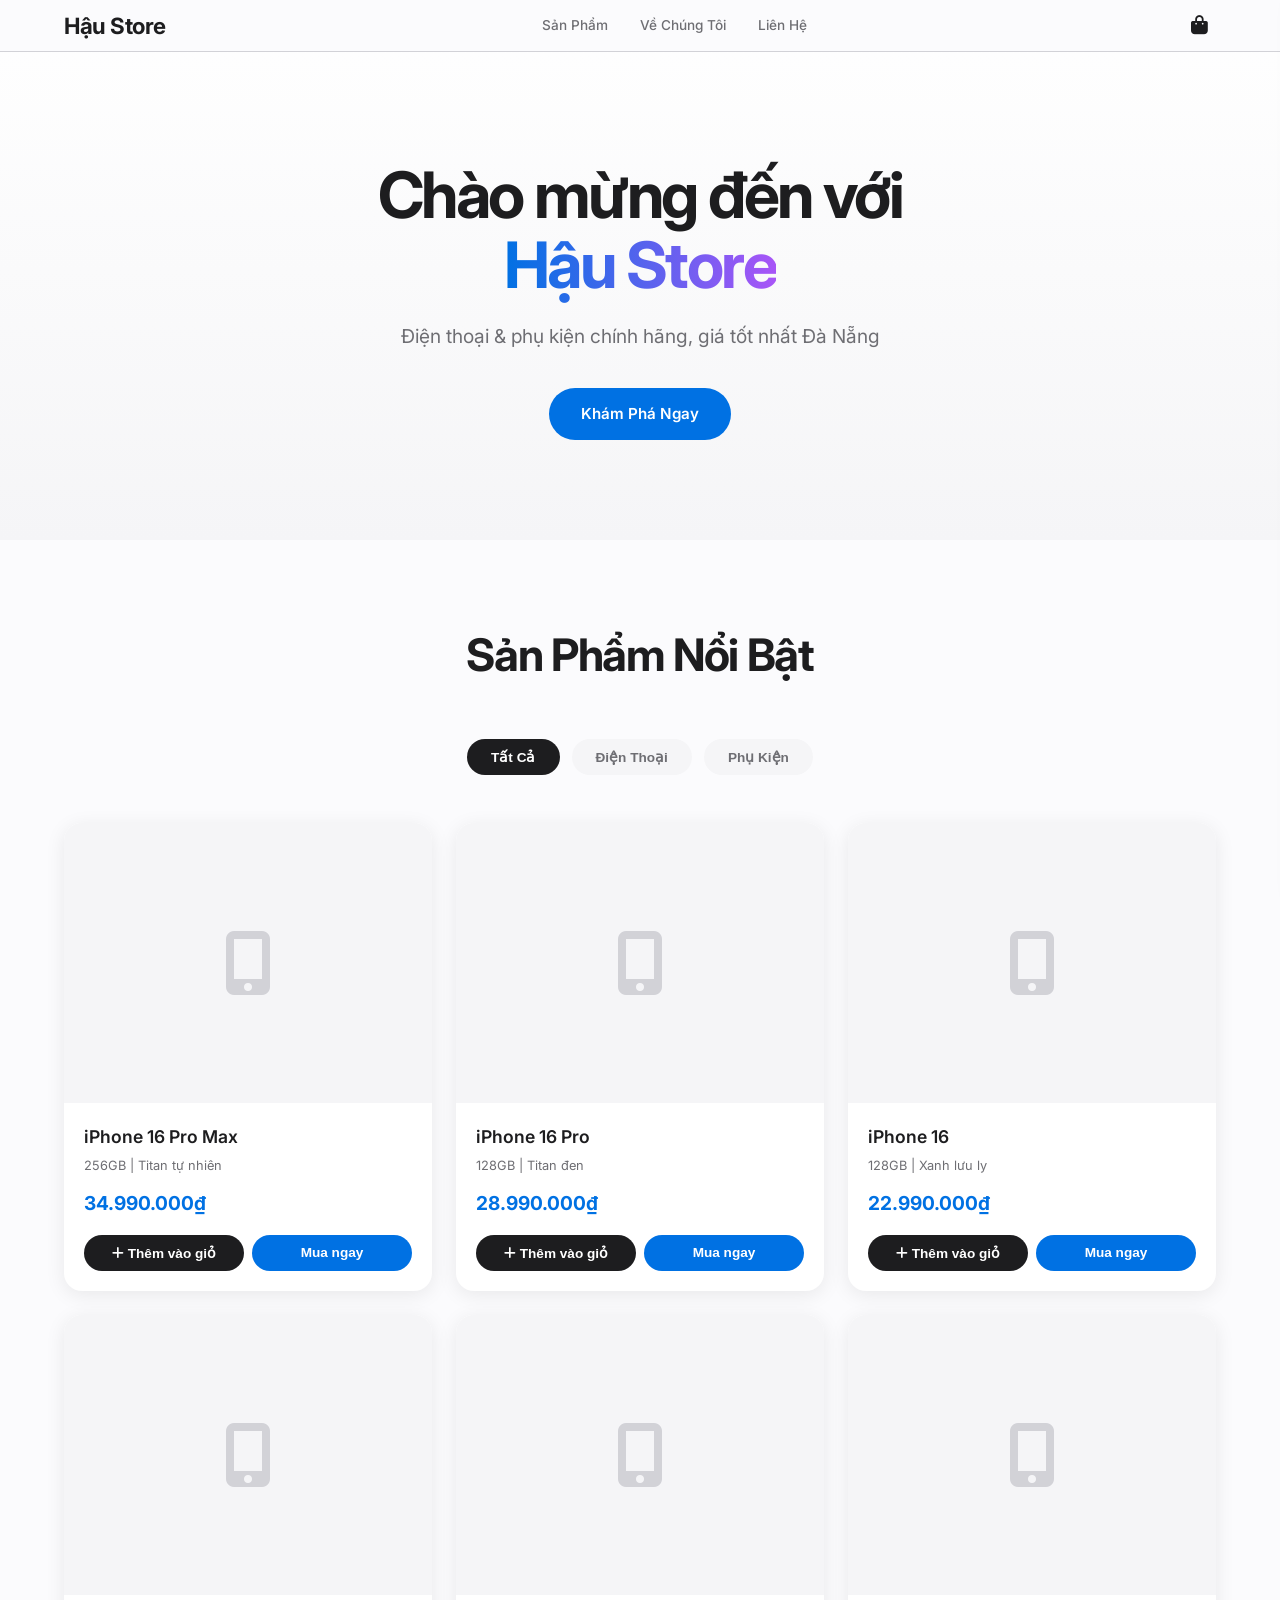
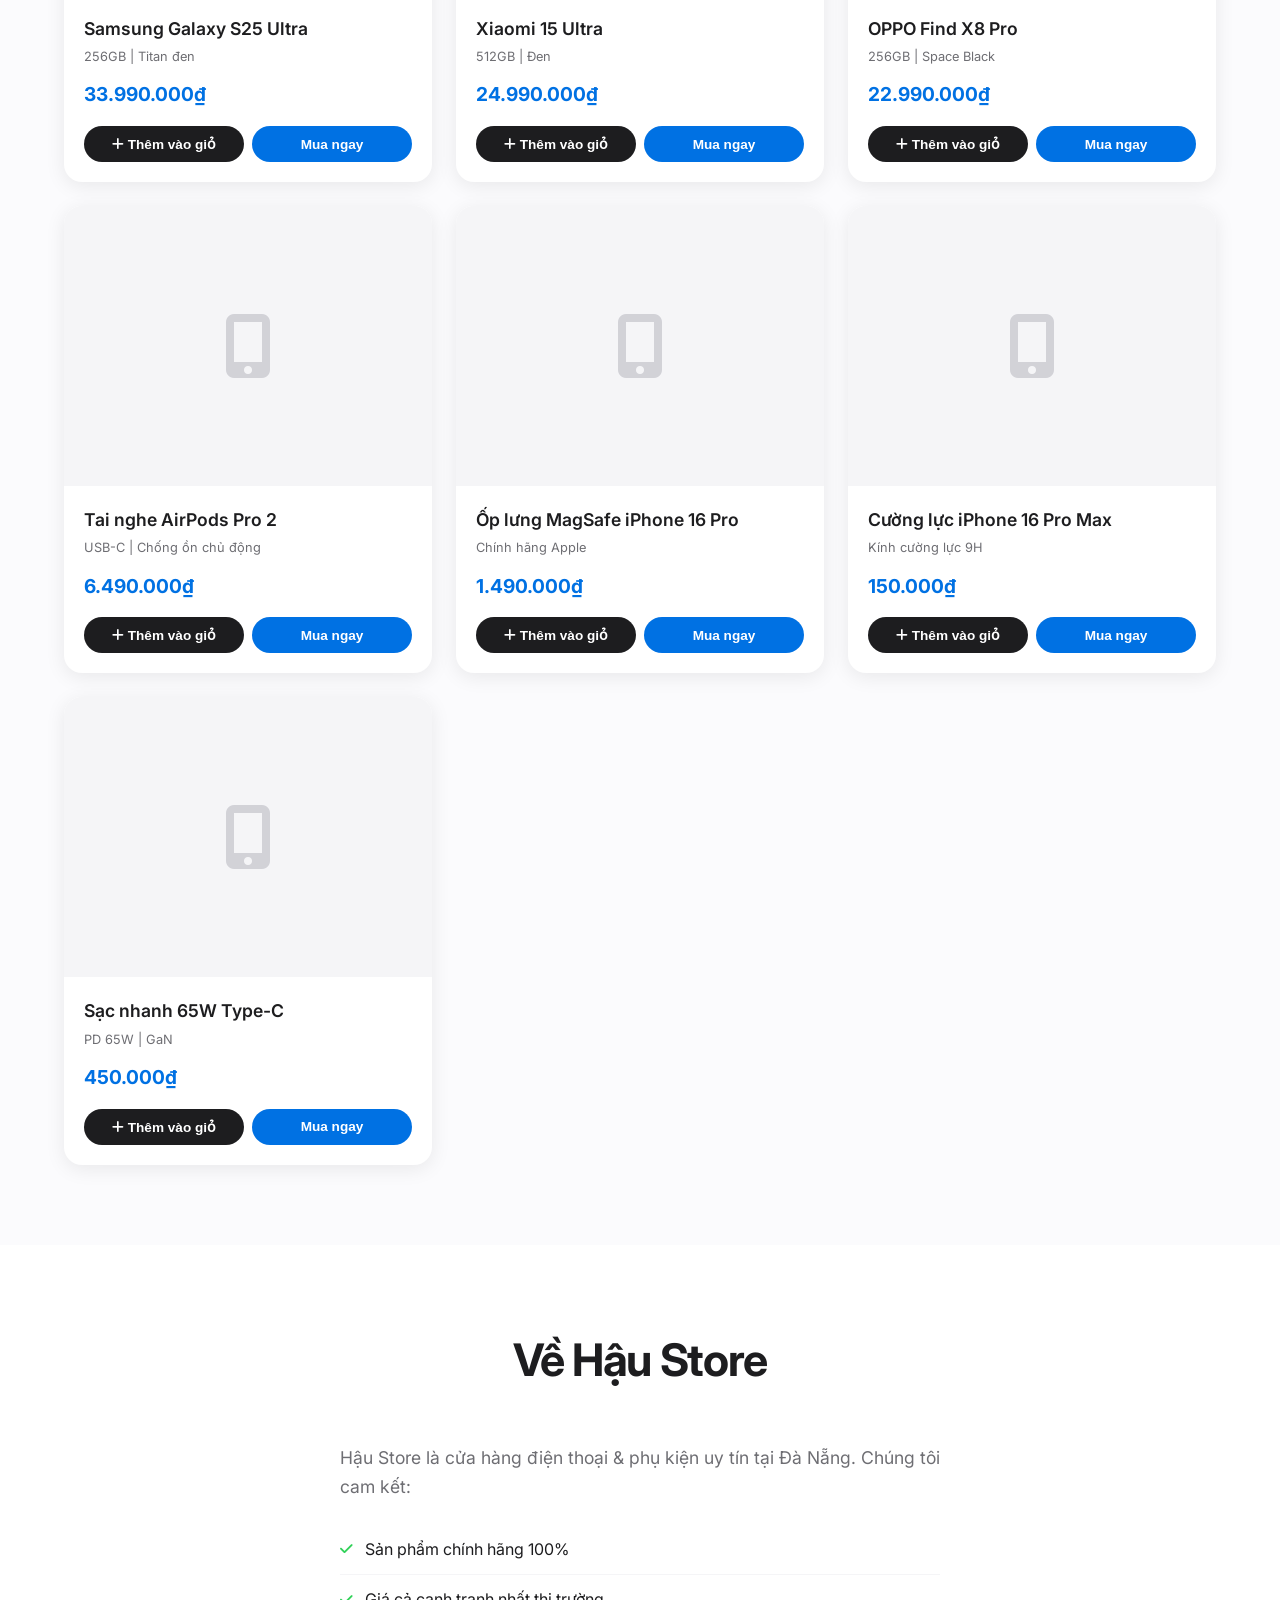
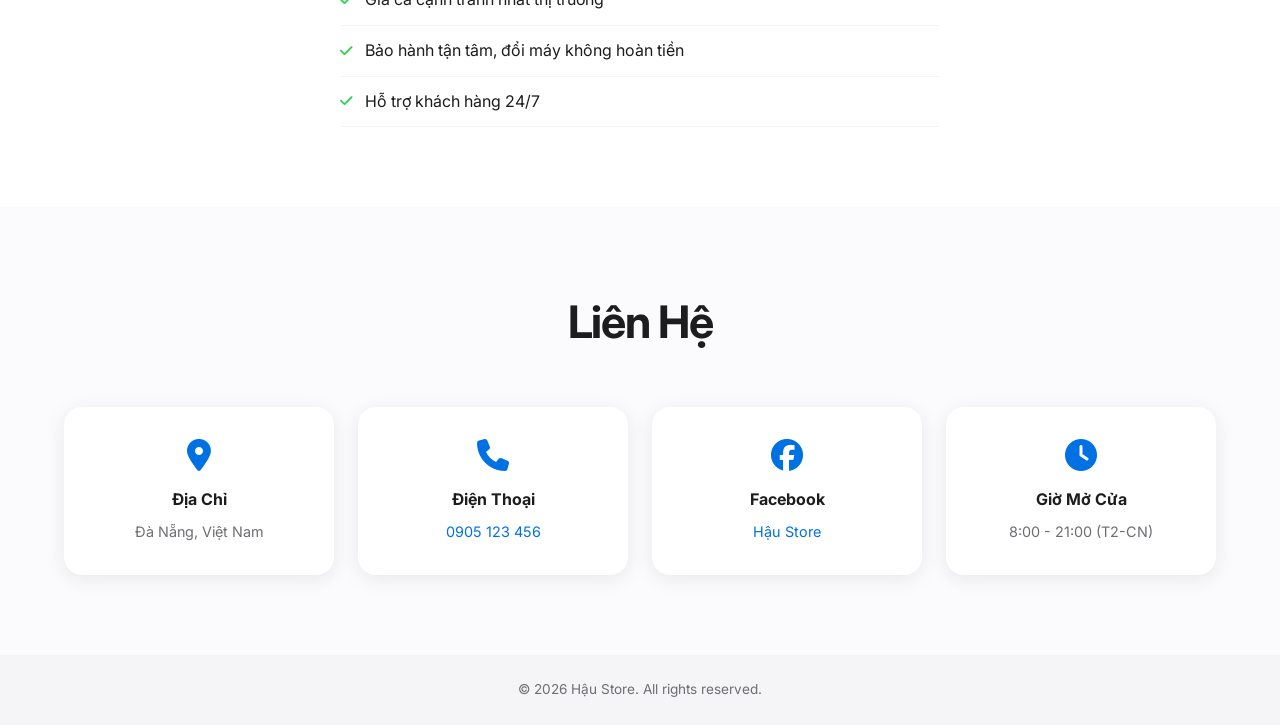
==== index.html @ 70c27877 "Initial commit - Hậu Store website" ====
<!DOCTYPE html>
<html lang="vi">
<head>
    <meta charset="UTF-8">
    <meta name="viewport" content="width=device-width, initial-scale=1.0">
    <title>Hậu Store - Điện Thoại & Phụ Kiện</title>
    <link rel="stylesheet" href="css/style.css">
    <link rel="preconnect" href="https://fonts.googleapis.com">
    <link href="https://fonts.googleapis.com/css2?family=Inter:wght@300;400;500;600;700&display=swap" rel="stylesheet">
    <link rel="stylesheet" href="https://cdnjs.cloudflare.com/ajax/libs/font-awesome/6.5.0/css/all.min.css">
</head>
<body>
    <!-- Header -->
    <header class="header">
        <div class="container">
            <a href="#" class="logo">Hậu Store</a>
            <nav class="nav">
                <a href="#products">Sản Phẩm</a>
                <a href="#about">Về Chúng Tôi</a>
                <a href="#contact">Liên Hệ</a>
            </nav>
            <button class="cart-btn" id="cartBtn">
                <i class="fas fa-shopping-bag"></i>
                <span class="cart-count" id="cartCount">0</span>
            </button>
            <button class="menu-toggle" id="menuToggle">
                <i class="fas fa-bars"></i>
            </button>
        </div>
    </header>

    <!-- Hero Section -->
    <section class="hero">
        <div class="container">
            <h1>Chào mừng đến với<br><span>Hậu Store</span></h1>
            <p>Điện thoại & phụ kiện chính hãng, giá tốt nhất Đà Nẵng</p>
            <a href="#products" class="btn-primary">Khám Phá Ngay</a>
        </div>
    </section>

    <!-- Products Section -->
    <section class="products" id="products">
        <div class="container">
            <h2 class="section-title">Sản Phẩm Nổi Bật</h2>
            <div class="product-filters">
                <button class="filter-btn active" data-filter="all">Tất Cả</button>
                <button class="filter-btn" data-filter="phone">Điện Thoại</button>
                <button class="filter-btn" data-filter="accessory">Phụ Kiện</button>
            </div>
            <div class="product-grid" id="productGrid">
                <!-- Products will be loaded by JS -->
            </div>
        </div>
    </section>

    <!-- About Section -->
    <section class="about" id="about">
        <div class="container">
            <h2 class="section-title">Về Hậu Store</h2>
            <div class="about-content">
                <div class="about-text">
                    <p>Hậu Store là cửa hàng điện thoại & phụ kiện uy tín tại Đà Nẵng. Chúng tôi cam kết:</p>
                    <ul>
                        <li><i class="fas fa-check"></i> Sản phẩm chính hãng 100%</li>
                        <li><i class="fas fa-check"></i> Giá cả cạnh tranh nhất thị trường</li>
                        <li><i class="fas fa-check"></i> Bảo hành tận tâm, đổi máy không hoàn tiền</li>
                        <li><i class="fas fa-check"></i> Hỗ trợ khách hàng 24/7</li>
                    </ul>
                </div>
            </div>
        </div>
    </section>

    <!-- Contact Section -->
    <section class="contact" id="contact">
        <div class="container">
            <h2 class="section-title">Liên Hệ</h2>
            <div class="contact-grid">
                <div class="contact-item">
                    <i class="fas fa-map-marker-alt"></i>
                    <h3>Địa Chỉ</h3>
                    <p>Đà Nẵng, Việt Nam</p>
                </div>
                <div class="contact-item">
                    <i class="fas fa-phone"></i>
                    <h3>Điện Thoại</h3>
                    <p><a href="tel:0905123456">0905 123 456</a></p>
                </div>
                <div class="contact-item">
                    <i class="fab fa-facebook"></i>
                    <h3>Facebook</h3>
                    <p><a href="#">Hậu Store</a></p>
                </div>
                <div class="contact-item">
                    <i class="fas fa-clock"></i>
                    <h3>Giờ Mở Cửa</h3>
                    <p>8:00 - 21:00 (T2-CN)</p>
                </div>
            </div>
        </div>
    </section>

    <!-- Footer -->
    <footer class="footer">
        <div class="container">
            <p>&copy; 2026 Hậu Store. All rights reserved.</p>
        </div>
    </footer>

    <!-- Cart Sidebar -->
    <div class="cart-overlay" id="cartOverlay"></div>
    <div class="cart-sidebar" id="cartSidebar">
        <div class="cart-header">
            <h3>Giỏ Hàng</h3>
            <button class="cart-close" id="cartClose"><i class="fas fa-times"></i></button>
        </div>
        <div class="cart-items" id="cartItems">
            <div class="cart-empty">
                <i class="fas fa-shopping-bag"></i>
                <p>Giỏ hàng trống</p>
            </div>
        </div>
        <div class="cart-footer">
            <div class="cart-total">
                <span>Tổng cộng:</span>
                <span id="cartTotal">0₫</span>
            </div>
            <button class="btn-primary btn-checkout" id="checkoutBtn">Đặt Mua</button>
        </div>
    </div>

    <!-- Order Modal -->
    <div class="modal-overlay" id="orderModal">
        <div class="modal">
            <button class="modal-close" id="modalClose"><i class="fas fa-times"></i></button>
            <h2>Đặt Mua</h2>
            <form id="orderForm">
                <div class="form-group">
                    <label>Họ và Tên *</label>
                    <input type="text" name="name" required placeholder="Nguyễn Văn A">
                </div>
                <div class="form-group">
                    <label>Số Điện Thoại *</label>
                    <input type="tel" name="phone" required placeholder="0905 123 456">
                </div>
                <div class="form-group">
                    <label>Địa Chỉ Giao Hàng *</label>
                    <textarea name="address" required placeholder="Số nhà, đường, phường/xã, quận/huyện, tỉnh/thành phố"></textarea>
                </div>
                <div class="form-group">
                    <label>Ghi Chú</label>
                    <textarea name="note" placeholder="Yêu cầu khác (nếu có)"></textarea>
                </div>
                <div class="order-summary">
                    <h4>Đơn Hàng</h4>
                    <div id="orderItems"></div>
                    <div class="order-total">
                        <span>Tổng cộng:</span>
                        <span id="orderTotal">0₫</span>
                    </div>
                </div>
                <button type="submit" class="btn-primary btn-submit">Xác Nhận Đặt Mua</button>
            </form>
        </div>
    </div>

    <!-- Success Modal -->
    <div class="modal-overlay" id="successModal">
        <div class="modal modal-success">
            <div class="success-icon">
                <i class="fas fa-check-circle"></i>
            </div>
            <h2>Đặt Hàng Thành Công!</h2>
            <p>Cảm ơn bạn đã mua hàng tại Hậu Store. Chúng tôi sẽ liên hệ với bạn trong thời gian sớm nhất.</p>
            <button class="btn-primary" id="successClose">Tiếp Tục Mua Sắm</button>
        </div>
    </div>

    <script src="js/products.js"></script>
    <script src="js/app.js"></script>
</body>
</html>
---- css/style.css ----
/* ===== RESET & BASE ===== */
* {
    margin: 0;
    padding: 0;
    box-sizing: border-box;
}

:root {
    --primary: #0071e3;
    --primary-hover: #0077ed;
    --text: #1d1d1f;
    --text-secondary: #6e6e73;
    --bg: #fbfbfd;
    --white: #ffffff;
    --border: #d2d2d7;
    --gray-light: #f5f5f7;
    --success: #30d158;
    --shadow: 0 4px 20px rgba(0,0,0,0.08);
    --radius: 18px;
    --transition: all 0.3s cubic-bezier(0.25, 0.1, 0.25, 1);
}

html {
    scroll-behavior: smooth;
}

body {
    font-family: 'Inter', -apple-system, BlinkMacSystemFont, sans-serif;
    color: var(--text);
    background: var(--bg);
    line-height: 1.6;
    -webkit-font-smoothing: antialiased;
}

.container {
    max-width: 1200px;
    margin: 0 auto;
    padding: 0 24px;
}

a {
    text-decoration: none;
    color: inherit;
}

/* ===== HEADER ===== */
.header {
    position: fixed;
    top: 0;
    left: 0;
    right: 0;
    z-index: 1000;
    background: rgba(251, 251, 253, 0.8);
    backdrop-filter: saturate(180%) blur(20px);
    -webkit-backdrop-filter: saturate(180%) blur(20px);
    border-bottom: 1px solid var(--border);
    height: 52px;
}

.header .container {
    display: flex;
    align-items: center;
    justify-content: space-between;
    height: 100%;
}

.logo {
    font-size: 1.4rem;
    font-weight: 700;
    letter-spacing: -0.02em;
}

.nav {
    display: flex;
    gap: 32px;
}

.nav a {
    font-size: 0.85rem;
    font-weight: 500;
    color: var(--text-secondary);
    transition: var(--transition);
}

.nav a:hover {
    color: var(--text);
}

.cart-btn {
    position: relative;
    background: none;
    border: none;
    cursor: pointer;
    font-size: 1.2rem;
    color: var(--text);
    padding: 8px;
}

.cart-count {
    position: absolute;
    top: 0;
    right: 0;
    background: var(--primary);
    color: white;
    font-size: 0.65rem;
    font-weight: 700;
    width: 18px;
    height: 18px;
    border-radius: 50%;
    display: flex;
    align-items: center;
    justify-content: center;
    opacity: 0;
    transform: scale(0);
    transition: var(--transition);
}

.cart-count.show {
    opacity: 1;
    transform: scale(1);
}

.menu-toggle {
    display: none;
    background: none;
    border: none;
    cursor: pointer;
    font-size: 1.2rem;
    color: var(--text);
}

/* ===== HERO ===== */
.hero {
    padding: 160px 0 100px;
    text-align: center;
    background: linear-gradient(180deg, var(--white) 0%, var(--gray-light) 100%);
}

.hero h1 {
    font-size: clamp(2.5rem, 6vw, 4rem);
    font-weight: 700;
    letter-spacing: -0.04em;
    line-height: 1.1;
    margin-bottom: 20px;
}

.hero h1 span {
    background: linear-gradient(90deg, var(--primary), #a855f7);
    -webkit-background-clip: text;
    -webkit-text-fill-color: transparent;
    background-clip: text;
}

.hero p {
    font-size: 1.2rem;
    color: var(--text-secondary);
    margin-bottom: 36px;
}

.btn-primary {
    display: inline-block;
    padding: 14px 32px;
    background: var(--primary);
    color: white;
    border: none;
    border-radius: 980px;
    font-size: 0.95rem;
    font-weight: 600;
    cursor: pointer;
    transition: var(--transition);
}

.btn-primary:hover {
    background: var(--primary-hover);
    transform: scale(1.02);
}

/* ===== PRODUCTS ===== */
.products {
    padding: 80px 0;
}

.section-title {
    font-size: clamp(2rem, 4vw, 2.8rem);
    font-weight: 700;
    text-align: center;
    letter-spacing: -0.03em;
    margin-bottom: 48px;
}

.product-filters {
    display: flex;
    justify-content: center;
    gap: 12px;
    margin-bottom: 48px;
}

.filter-btn {
    padding: 10px 24px;
    background: var(--gray-light);
    border: none;
    border-radius: 980px;
    font-size: 0.85rem;
    font-weight: 600;
    color: var(--text-secondary);
    cursor: pointer;
    transition: var(--transition);
}

.filter-btn.active,
.filter-btn:hover {
    background: var(--text);
    color: var(--white);
}

.product-grid {
    display: grid;
    grid-template-columns: repeat(auto-fill, minmax(280px, 1fr));
    gap: 24px;
}

.product-card {
    background: var(--white);
    border-radius: var(--radius);
    overflow: hidden;
    transition: var(--transition);
    box-shadow: var(--shadow);
}

.product-card:hover {
    transform: translateY(-8px);
    box-shadow: 0 12px 40px rgba(0,0,0,0.12);
}

.product-image {
    width: 100%;
    height: 280px;
    background: var(--gray-light);
    display: flex;
    align-items: center;
    justify-content: center;
    overflow: hidden;
}

.product-image img {
    width: 100%;
    height: 100%;
    object-fit: cover;
}

.product-image .placeholder-img {
    font-size: 4rem;
    color: var(--border);
}

.product-info {
    padding: 20px;
}

.product-name {
    font-size: 1.1rem;
    font-weight: 600;
    margin-bottom: 4px;
}

.product-specs {
    font-size: 0.8rem;
    color: var(--text-secondary);
    margin-bottom: 12px;
}

.product-price {
    font-size: 1.2rem;
    font-weight: 700;
    color: var(--primary);
    margin-bottom: 16px;
}

.product-actions {
    display: flex;
    gap: 8px;
}

.btn-add-cart {
    flex: 1;
    padding: 10px;
    background: var(--text);
    color: white;
    border: none;
    border-radius: 980px;
    font-size: 0.85rem;
    font-weight: 600;
    cursor: pointer;
    transition: var(--transition);
}

.btn-add-cart:hover {
    background: var(--primary);
}

.btn-buy-now {
    flex: 1;
    padding: 10px;
    background: var(--primary);
    color: white;
    border: none;
    border-radius: 980px;
    font-size: 0.85rem;
    font-weight: 600;
    cursor: pointer;
    transition: var(--transition);
}

.btn-buy-now:hover {
    background: var(--primary-hover);
}

/* ===== ABOUT ===== */
.about {
    padding: 80px 0;
    background: var(--white);
}

.about-content {
    max-width: 600px;
    margin: 0 auto;
}

.about-text p {
    font-size: 1.1rem;
    color: var(--text-secondary);
    margin-bottom: 24px;
}

.about-text ul {
    list-style: none;
}

.about-text li {
    display: flex;
    align-items: center;
    gap: 12px;
    padding: 12px 0;
    font-size: 1rem;
    border-bottom: 1px solid var(--gray-light);
}

.about-text li i {
    color: var(--success);
    font-size: 0.9rem;
}

/* ===== CONTACT ===== */
.contact {
    padding: 80px 0;
}

.contact-grid {
    display: grid;
    grid-template-columns: repeat(auto-fit, minmax(240px, 1fr));
    gap: 24px;
}

.contact-item {
    background: var(--white);
    padding: 32px;
    border-radius: var(--radius);
    text-align: center;
    box-shadow: var(--shadow);
    transition: var(--transition);
}

.contact-item:hover {
    transform: translateY(-4px);
}

.contact-item i {
    font-size: 2rem;
    color: var(--primary);
    margin-bottom: 16px;
}

.contact-item h3 {
    font-size: 1rem;
    margin-bottom: 8px;
}

.contact-item p {
    color: var(--text-secondary);
    font-size: 0.9rem;
}

.contact-item a {
    color: var(--primary);
}

.contact-item a:hover {
    text-decoration: underline;
}

/* ===== FOOTER ===== */
.footer {
    padding: 24px 0;
    background: var(--gray-light);
    text-align: center;
    font-size: 0.85rem;
    color: var(--text-secondary);
}

/* ===== CART SIDEBAR ===== */
.cart-overlay {
    position: fixed;
    inset: 0;
    background: rgba(0,0,0,0.4);
    z-index: 2000;
    opacity: 0;
    visibility: hidden;
    transition: var(--transition);
}

.cart-overlay.open {
    opacity: 1;
    visibility: visible;
}

.cart-sidebar {
    position: fixed;
    top: 0;
    right: -420px;
    width: 400px;
    max-width: 90vw;
    height: 100vh;
    background: var(--white);
    z-index: 2001;
    display: flex;
    flex-direction: column;
    transition: right 0.4s cubic-bezier(0.25, 0.1, 0.25, 1);
    box-shadow: -4px 0 20px rgba(0,0,0,0.1);
}

.cart-sidebar.open {
    right: 0;
}

.cart-header {
    display: flex;
    align-items: center;
    justify-content: space-between;
    padding: 20px 24px;
    border-bottom: 1px solid var(--border);
}

.cart-header h3 {
    font-size: 1.2rem;
    font-weight: 700;
}

.cart-close {
    background: none;
    border: none;
    font-size: 1.2rem;
    cursor: pointer;
    color: var(--text-secondary);
    padding: 8px;
}

.cart-items {
    flex: 1;
    overflow-y: auto;
    padding: 16px 24px;
}

.cart-empty {
    text-align: center;
    padding: 60px 0;
    color: var(--text-secondary);
}

.cart-empty i {
    font-size: 3rem;
    margin-bottom: 16px;
    color: var(--border);
}

.cart-item {
    display: flex;
    gap: 16px;
    padding: 16px 0;
    border-bottom: 1px solid var(--gray-light);
}

.cart-item-image {
    width: 80px;
    height: 80px;
    background: var(--gray-light);
    border-radius: 12px;
    overflow: hidden;
    flex-shrink: 0;
}

.cart-item-image img {
    width: 100%;
    height: 100%;
    object-fit: cover;
}

.cart-item-info {
    flex: 1;
}

.cart-item-name {
    font-weight: 600;
    font-size: 0.9rem;
    margin-bottom: 4px;
}

.cart-item-price {
    font-weight: 700;
    color: var(--primary);
    margin-bottom: 8px;
}

.cart-item-qty {
    display: flex;
    align-items: center;
    gap: 12px;
}

.qty-btn {
    width: 28px;
    height: 28px;
    border-radius: 50%;
    border: 1px solid var(--border);
    background: var(--white);
    cursor: pointer;
    display: flex;
    align-items: center;
    justify-content: center;
    font-size: 0.85rem;
    transition: var(--transition);
}

.qty-btn:hover {
    background: var(--gray-light);
}

.cart-item-remove {
    background: none;
    border: none;
    color: #ff3b30;
    cursor: pointer;
    font-size: 0.8rem;
    padding: 4px;
    align-self: flex-start;
}

.cart-footer {
    padding: 20px 24px;
    border-top: 1px solid var(--border);
}

.cart-total {
    display: flex;
    justify-content: space-between;
    font-size: 1.1rem;
    font-weight: 700;
    margin-bottom: 16px;
}

.btn-checkout {
    width: 100%;
    text-align: center;
}

/* ===== MODAL ===== */
.modal-overlay {
    position: fixed;
    inset: 0;
    background: rgba(0,0,0,0.5);
    z-index: 3000;
    display: flex;
    align-items: center;
    justify-content: center;
    opacity: 0;
    visibility: hidden;
    transition: var(--transition);
    padding: 24px;
}

.modal-overlay.open {
    opacity: 1;
    visibility: visible;
}

.modal {
    background: var(--white);
    border-radius: var(--radius);
    padding: 40px;
    max-width: 500px;
    width: 100%;
    max-height: 90vh;
    overflow-y: auto;
    position: relative;
    transform: translateY(20px);
    transition: var(--transition);
}

.modal-overlay.open .modal {
    transform: translateY(0);
}

.modal h2 {
    font-size: 1.6rem;
    margin-bottom: 24px;
}

.modal-close {
    position: absolute;
    top: 16px;
    right: 16px;
    background: none;
    border: none;
    font-size: 1.2rem;
    cursor: pointer;
    color: var(--text-secondary);
    padding: 8px;
}

.form-group {
    margin-bottom: 20px;
}

.form-group label {
    display: block;
    font-size: 0.85rem;
    font-weight: 600;
    margin-bottom: 8px;
}

.form-group input,
.form-group textarea {
    width: 100%;
    padding: 12px 16px;
    border: 1px solid var(--border);
    border-radius: 12px;
    font-size: 0.95rem;
    font-family: inherit;
    transition: var(--transition);
}

.form-group input:focus,
.form-group textarea:focus {
    outline: none;
    border-color: var(--primary);
    box-shadow: 0 0 0 4px rgba(0, 113, 227, 0.1);
}

.form-group textarea {
    resize: vertical;
    min-height: 80px;
}

.order-summary {
    background: var(--gray-light);
    padding: 20px;
    border-radius: 12px;
    margin-bottom: 24px;
}

.order-summary h4 {
    margin-bottom: 12px;
}

.order-summary .order-item {
    display: flex;
    justify-content: space-between;
    padding: 8px 0;
    font-size: 0.9rem;
}

.order-total {
    display: flex;
    justify-content: space-between;
    font-weight: 700;
    margin-top: 12px;
    padding-top: 12px;
    border-top: 1px solid var(--border);
}

.btn-submit {
    width: 100%;
}

/* ===== SUCCESS MODAL ===== */
.modal-success {
    text-align: center;
    padding: 48px 40px;
}

.success-icon {
    font-size: 4rem;
    color: var(--success);
    margin-bottom: 24px;
}

.modal-success p {
    color: var(--text-secondary);
    margin-bottom: 32px;
}

/* ===== RESPONSIVE ===== */
@media (max-width: 768px) {
    .nav {
        display: none;
        position: absolute;
        top: 52px;
        left: 0;
        right: 0;
        background: var(--white);
        flex-direction: column;
        padding: 24px;
        border-bottom: 1px solid var(--border);
        box-shadow: var(--shadow);
    }

    .nav.open {
        display: flex;
    }

    .menu-toggle {
        display: block;
    }

    .hero {
        padding: 120px 0 60px;
    }

    .product-grid {
        grid-template-columns: repeat(auto-fill, minmax(240px, 1fr));
        gap: 16px;
    }

    .contact-grid {
        grid-template-columns: 1fr 1fr;
    }

    .modal {
        padding: 28px;
    }
}

@media (max-width: 480px) {
    .product-grid {
        grid-template-columns: 1fr;
    }

    .contact-grid {
        grid-template-columns: 1fr;
    }
}
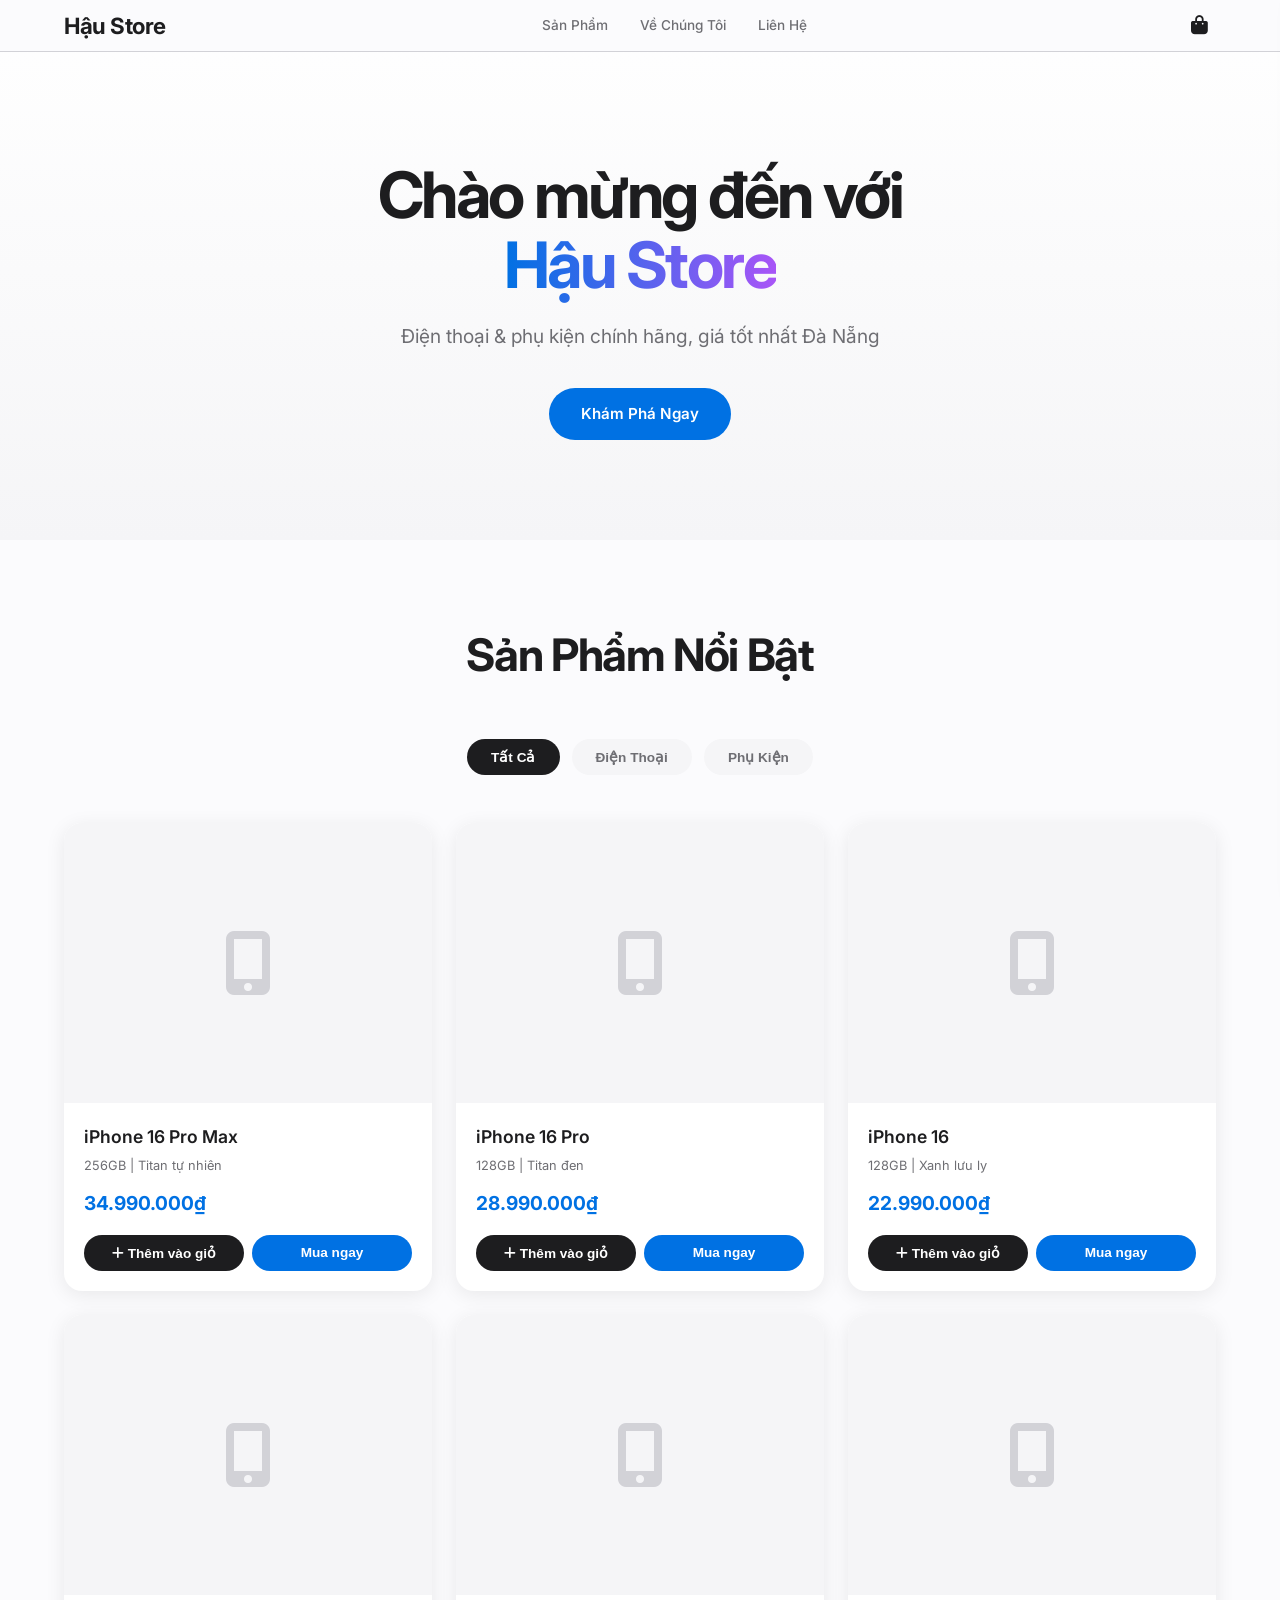
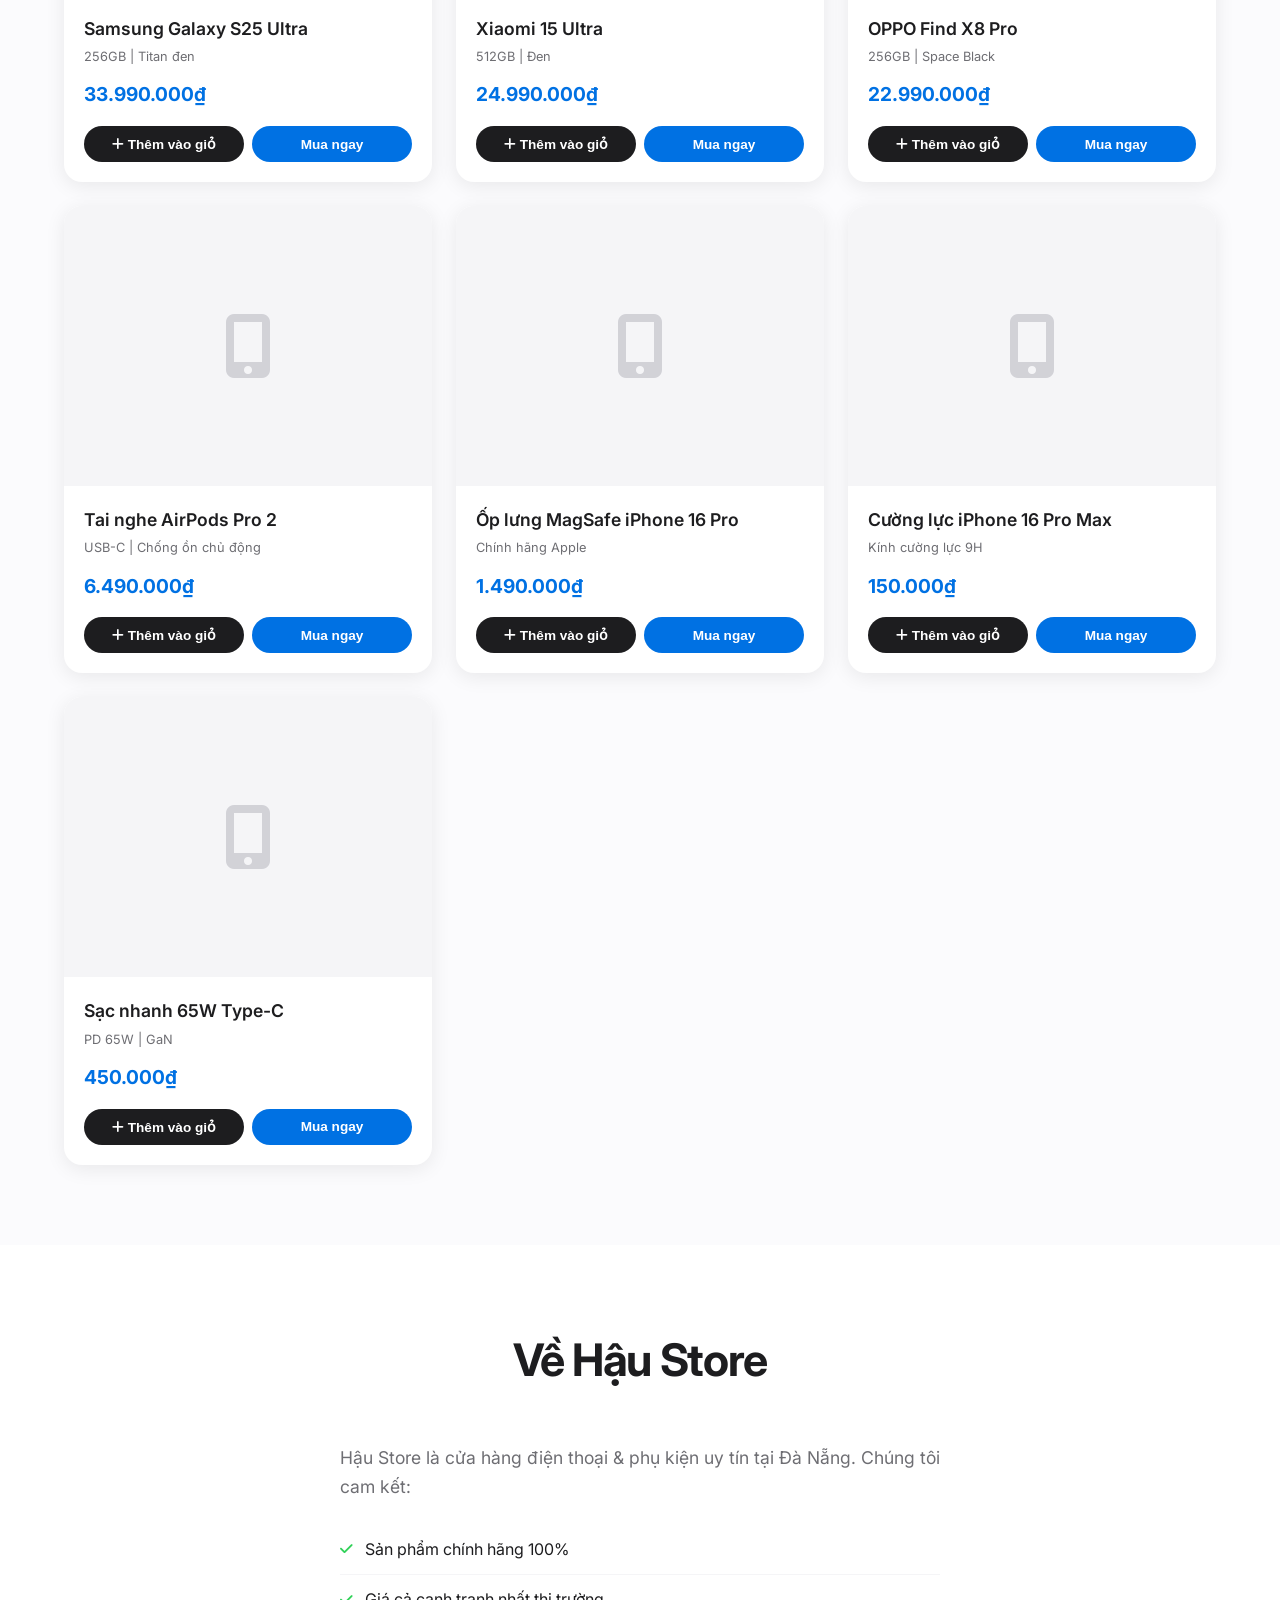
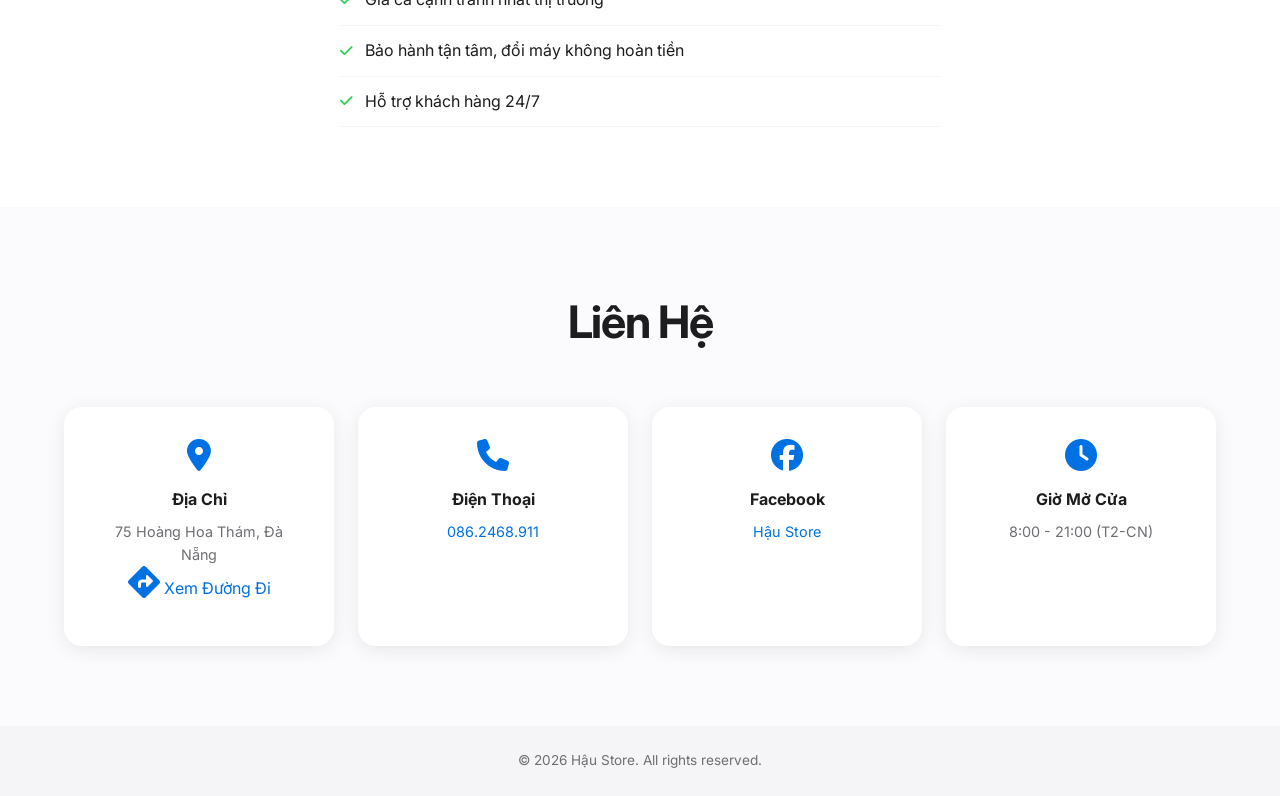
==== commit 5d61ffc7: "Update: contact info + Google Maps link" ====
--- a/index.html
+++ b/index.html
@@ -79,17 +79,20 @@
                 <div class="contact-item">
                     <i class="fas fa-map-marker-alt"></i>
                     <h3>Địa Chỉ</h3>
-                    <p>Đà Nẵng, Việt Nam</p>
+                    <p>75 Hoàng Hoa Thám, Đà Nẵng</p>
+                    <a href="https://maps.app.goo.gl/gbfbU4GDDikfUS5A6?g_st=ic" target="_blank" class="btn-map">
+                        <i class="fas fa-directions"></i> Xem Đường Đi
+                    </a>
                 </div>
                 <div class="contact-item">
                     <i class="fas fa-phone"></i>
                     <h3>Điện Thoại</h3>
-                    <p><a href="tel:0905123456">0905 123 456</a></p>
+                    <p><a href="tel:0862468911">086.2468.911</a></p>
                 </div>
                 <div class="contact-item">
                     <i class="fab fa-facebook"></i>
                     <h3>Facebook</h3>
-                    <p><a href="#">Hậu Store</a></p>
+                    <p><a href="https://www.facebook.com/share/18zKjXRNxW/?mibextid=wwXIfr" target="_blank">Hậu Store</a></p>
                 </div>
                 <div class="contact-item">
                     <i class="fas fa-clock"></i>
@@ -177,6 +180,7 @@
     </div>
 
     <script src="js/products.js"></script>
+    <script src="js/telegram.js"></script>
     <script src="js/app.js"></script>
 </body>
 </html>
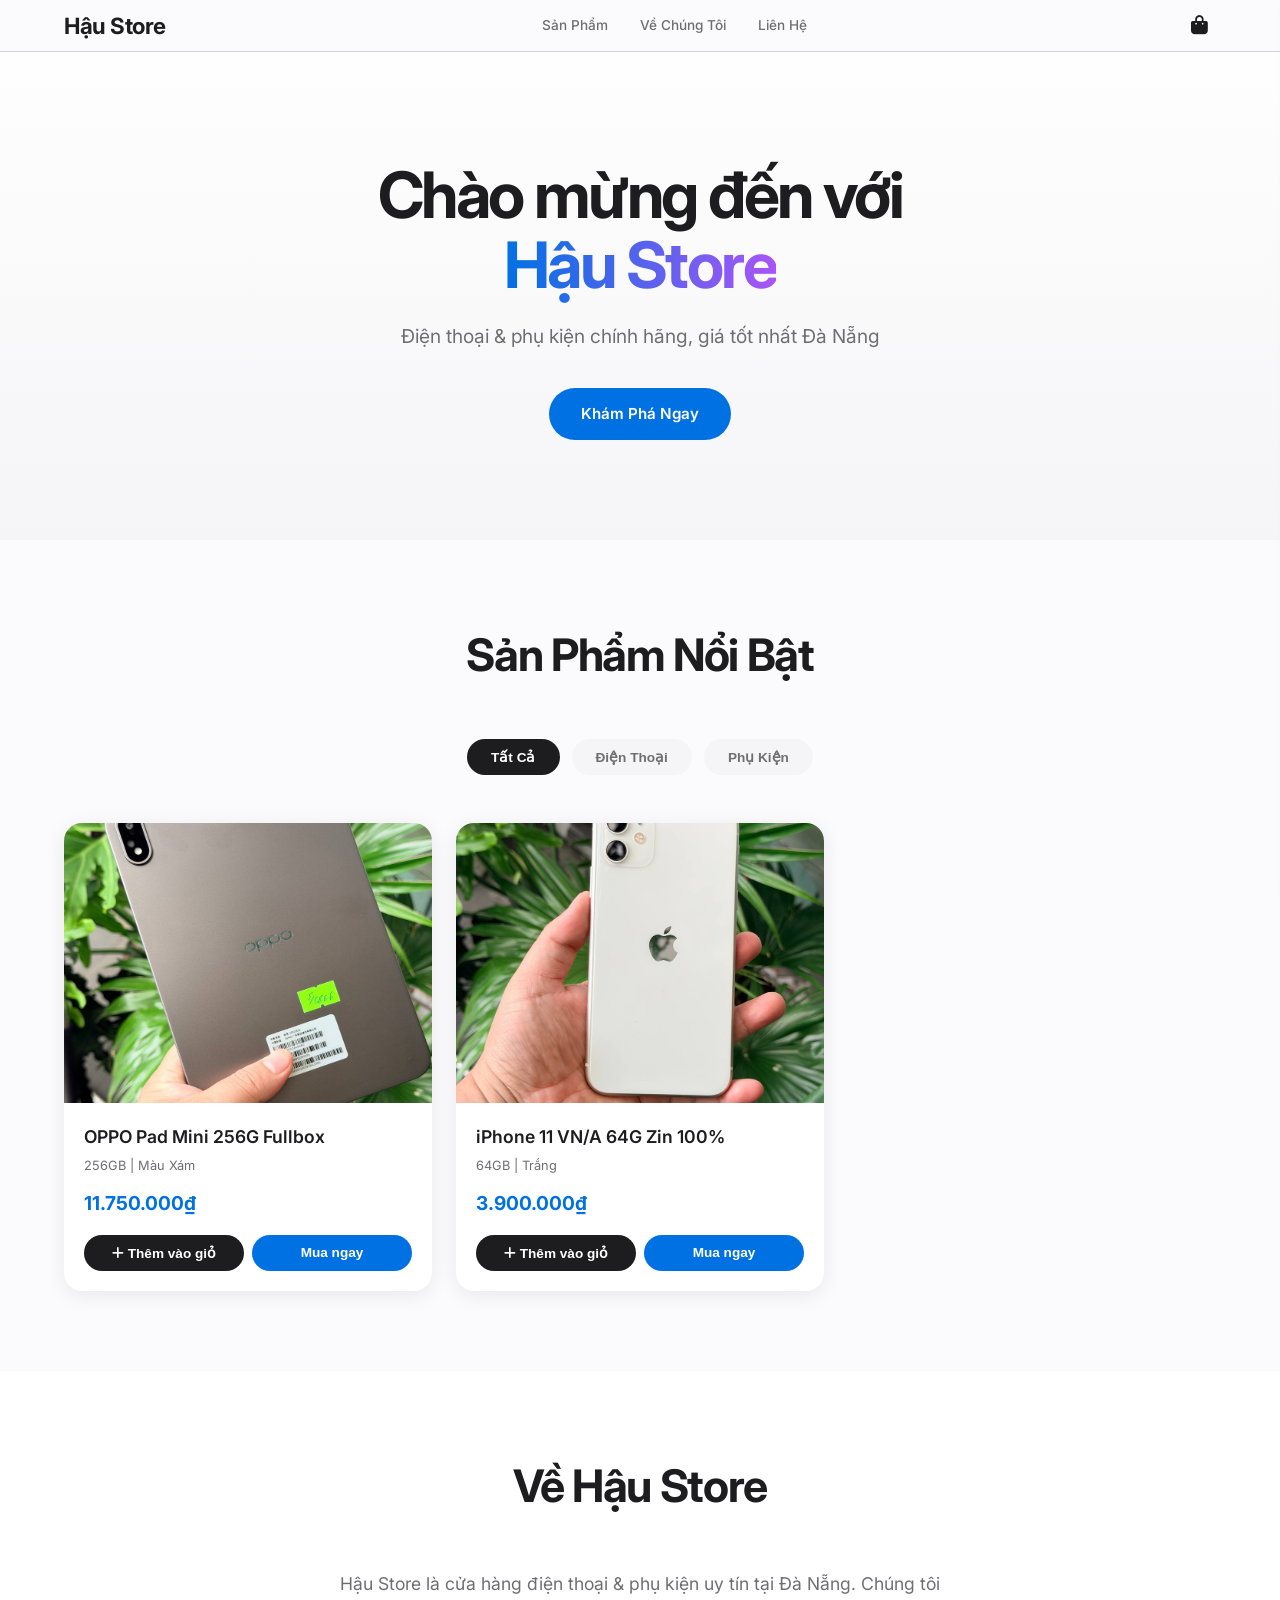
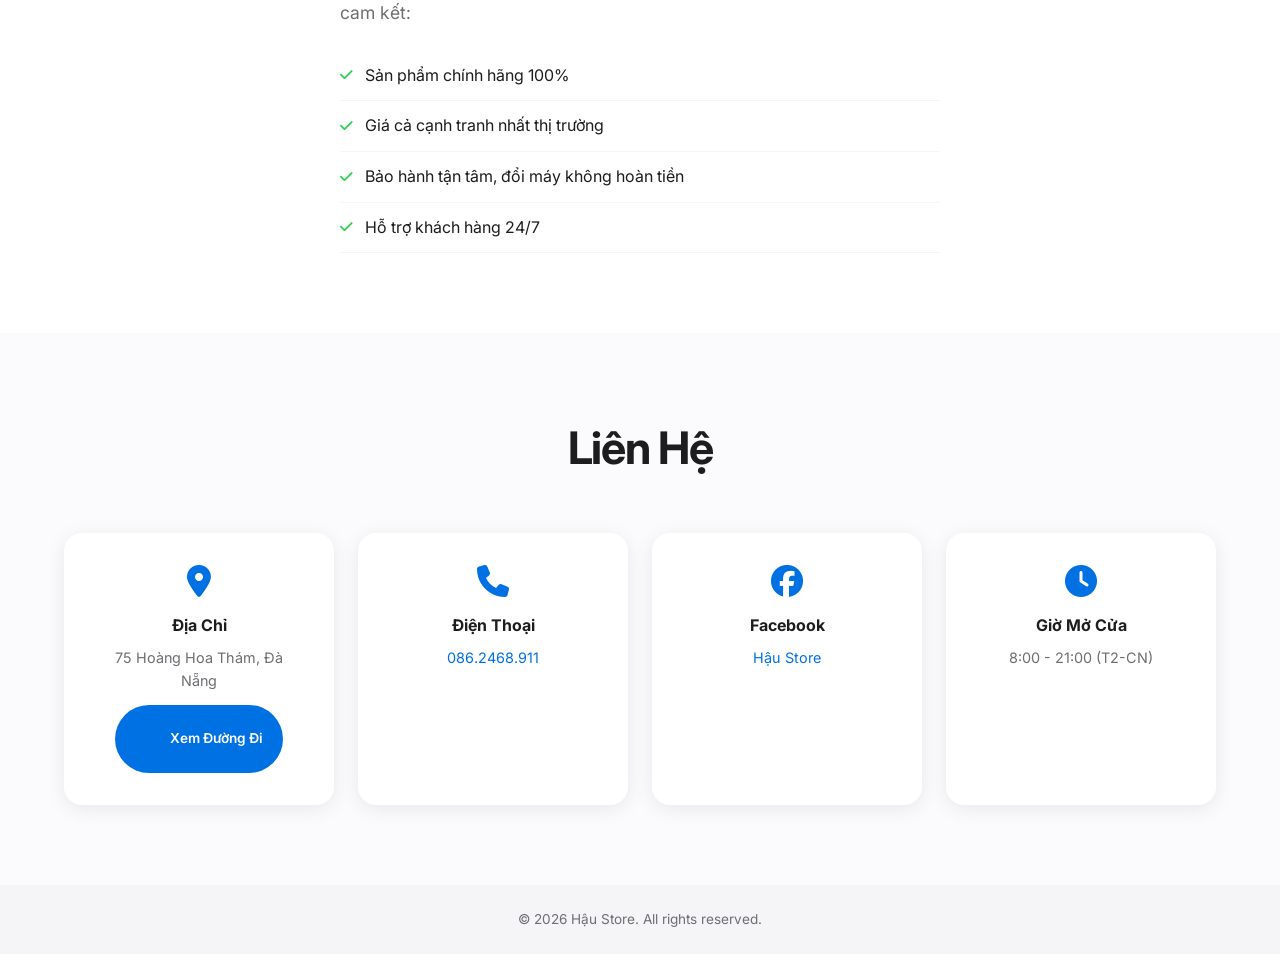
==== commit 6f67fb59: "Update: Product detail modal HTML" ====
--- a/index.html
+++ b/index.html
@@ -179,6 +179,37 @@
         </div>
     </div>
 
+    <!-- Product Detail Modal -->
+    <div class="modal-overlay" id="productDetailModal">
+        <div class="modal modal-detail">
+            <button class="modal-close" id="detailClose"><i class="fas fa-times"></i></button>
+            <div class="detail-content">
+                <div class="detail-gallery">
+                    <div class="detail-main-image">
+                        <img id="detailMainImage" src="" alt="">
+                    </div>
+                    <div class="detail-thumbnails" id="detailThumbnails">
+                        <!-- Thumbnails loaded by JS -->
+                    </div>
+                </div>
+                <div class="detail-info">
+                    <h2 id="detailName"></h2>
+                    <p class="detail-specs" id="detailSpecs"></p>
+                    <p class="detail-price" id="detailPrice"></p>
+                    <p class="detail-description" id="detailDescription"></p>
+                    <div class="detail-actions">
+                        <button class="btn-primary" id="detailAddCart">
+                            <i class="fas fa-plus"></i> Thêm vào giỏ
+                        </button>
+                        <button class="btn-buy-now" id="detailBuyNow">
+                            Mua ngay
+                        </button>
+                    </div>
+                </div>
+            </div>
+        </div>
+    </div>
+
     <script src="js/products.js"></script>
     <script src="js/telegram.js"></script>
     <script src="js/app.js"></script>
--- a/css/style.css
+++ b/css/style.css
@@ -398,6 +398,24 @@
     text-decoration: underline;
 }
 
+.btn-map {
+    display: inline-block;
+    margin-top: 12px;
+    padding: 10px 20px;
+    background: var(--primary);
+    color: white !important;
+    border-radius: 980px;
+    font-size: 0.85rem;
+    font-weight: 600;
+    transition: var(--transition);
+    text-decoration: none !important;
+}
+
+.btn-map:hover {
+    background: var(--primary-hover);
+    transform: scale(1.02);
+}
+
 /* ===== FOOTER ===== */
 .footer {
     padding: 24px 0;
@@ -706,6 +724,146 @@
 .modal-success p {
     color: var(--text-secondary);
     margin-bottom: 32px;
+}
+
+/* ===== PRODUCT DETAIL MODAL ===== */
+.modal-detail {
+    max-width: 800px;
+    padding: 0;
+    overflow: hidden;
+}
+
+.detail-content {
+    display: flex;
+    gap: 0;
+}
+
+.detail-gallery {
+    flex: 1;
+    background: var(--gray-light);
+    padding: 24px;
+    display: flex;
+    flex-direction: column;
+    gap: 16px;
+}
+
+.detail-main-image {
+    width: 100%;
+    aspect-ratio: 1;
+    border-radius: 12px;
+    overflow: hidden;
+    background: var(--white);
+}
+
+.detail-main-image img {
+    width: 100%;
+    height: 100%;
+    object-fit: contain;
+    transition: transform 0.3s;
+}
+
+.detail-main-image:hover img {
+    transform: scale(1.05);
+}
+
+.detail-thumbnails {
+    display: flex;
+    gap: 8px;
+    overflow-x: auto;
+    padding-bottom: 4px;
+}
+
+.detail-thumbnails img {
+    width: 60px;
+    height: 60px;
+    object-fit: cover;
+    border-radius: 8px;
+    cursor: pointer;
+    border: 2px solid transparent;
+    transition: all 0.2s;
+    background: var(--white);
+}
+
+.detail-thumbnails img:hover,
+.detail-thumbnails img.active {
+    border-color: var(--primary);
+    transform: scale(1.05);
+}
+
+.detail-info {
+    flex: 1;
+    padding: 32px;
+    display: flex;
+    flex-direction: column;
+}
+
+.detail-info h2 {
+    font-size: 1.6rem;
+    font-weight: 700;
+    margin-bottom: 8px;
+}
+
+.detail-specs {
+    color: var(--text-secondary);
+    font-size: 0.95rem;
+    margin-bottom: 16px;
+}
+
+.detail-price {
+    font-size: 1.8rem;
+    font-weight: 700;
+    color: var(--primary);
+    margin-bottom: 20px;
+}
+
+.detail-description {
+    color: var(--text-secondary);
+    font-size: 0.95rem;
+    line-height: 1.7;
+    margin-bottom: 28px;
+    flex: 1;
+}
+
+.detail-actions {
+    display: flex;
+    gap: 12px;
+}
+
+.detail-actions .btn-primary,
+.detail-actions .btn-buy-now {
+    flex: 1;
+    text-align: center;
+    padding: 14px 20px;
+}
+
+.detail-actions .btn-buy-now {
+    background: var(--primary);
+    color: white;
+    border: none;
+    border-radius: 980px;
+    font-size: 0.95rem;
+    font-weight: 600;
+    cursor: pointer;
+    transition: var(--transition);
+}
+
+.detail-actions .btn-buy-now:hover {
+    background: var(--primary-hover);
+}
+
+@media (max-width: 768px) {
+    .detail-content {
+        flex-direction: column;
+    }
+    .detail-gallery {
+        padding: 16px;
+    }
+    .detail-info {
+        padding: 20px;
+    }
+    .detail-actions {
+        flex-direction: column;
+    }
 }
 
 /* ===== RESPONSIVE ===== */
